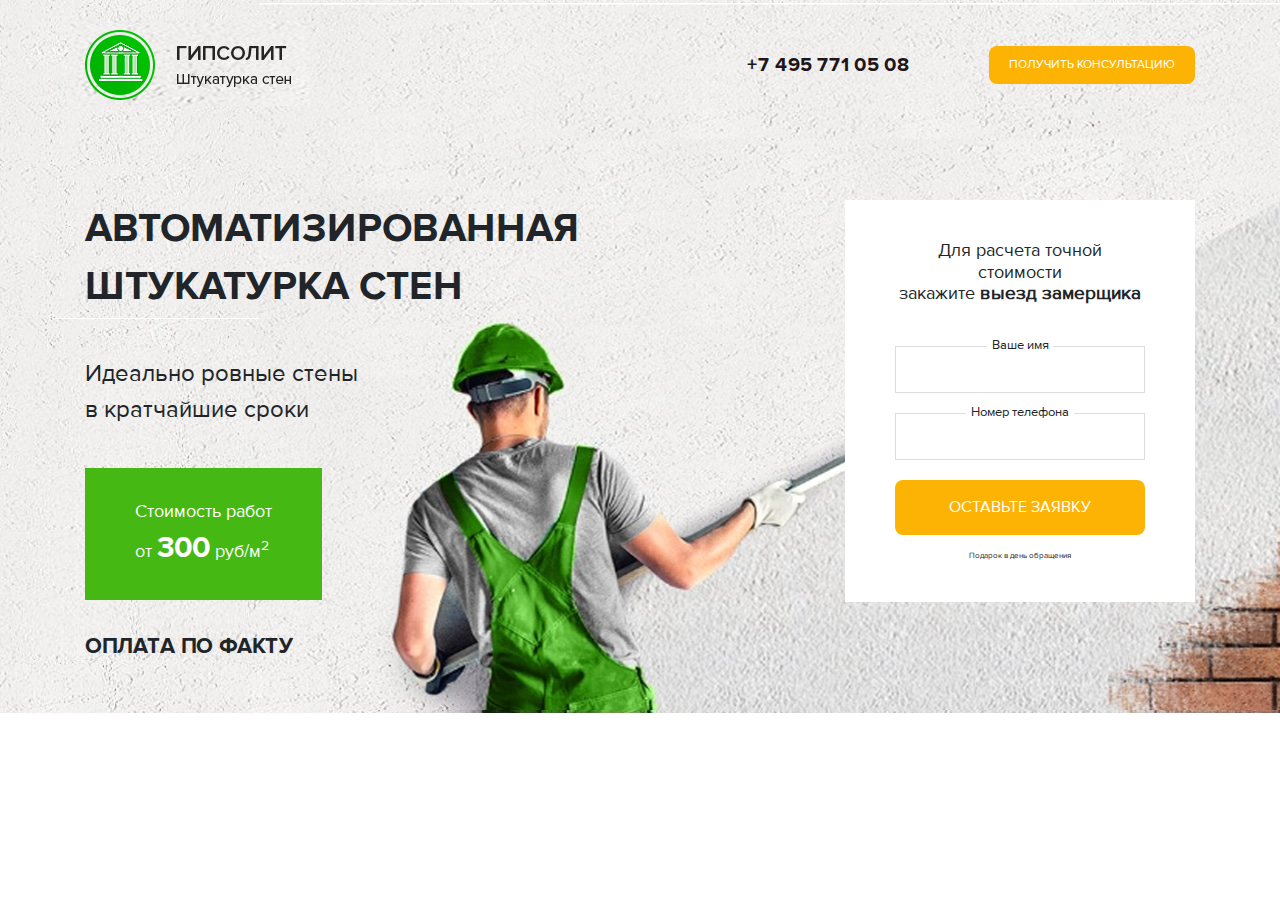
==== template_for_learning/src/index.html @ dc347684 "Uploaded the project folder" ====
<!DOCTYPE html>
<html lang="en">
	<head>
		<meta charset="utf-8">
		<meta name="viewport" content="width=device-width, initial-scale=1, shrink-to-fit=no">
		<link rel="icon" href="../../../../favicon.ico">

		<title>Автоматизированная штукатурка стен</title>

		<!-- Bootstrap core CSS -->
		<link rel="stylesheet" href="css/bootstrap.css">

		<!-- Custom styles for this template -->
		<link href="css/style.css" rel="stylesheet">
	</head>
	<body>
		<main class="main">
			<div class="container">
			<div class="header"> 
			<div class="row">
				<div class="col-lg-3 col-md-4 col-xs-12">
					
					<div class="logo">
						<img src="img/logo.png" alt="Гипсолит. Штукатурка стен">
					</div>

				</div>

				<div class="col-lg-3 offset-lg-3 col-md-4 offset-md-0 col-xs-12">
					<div class="phone-block">
						<a class="phone-link" href="#">+7 495 771 05 08 </a>
					</div>
				</div>

				<div class="col-lg-3 col-md-4 col-xs-12">

					<div class="wrap">
						
						<div class="wrap-block">
							
							<button class="button header-btn">
						Получить консультацию
					</button>

						</div>
					</div>

				</div>

				</div>
				</div>

				<div class="main-content">
					<div class="row">
						<div class="col-lg-6 col-xs-12">
							<div class="main-title">
							<h1>Автоматизированная штукатурка стен</h1>
							<p class="main-subtitle">Идеально ровные стены <br> в кратчайшие сроки </p>
							<span>
								
								Cтоимость работ <br>
								от <strong>300</strong> руб/м<sup>2</sup>
							</span>

							<strong class="main-trigger">
								Оплата по факту
							</strong>
						</div>
						</div>
						<div class="col-lg-4 offset-lg-2 col-md-8 offset-md-2">
							<div class="main-form">
								<h2 class="main-form-header">Для расчета точной стоимости <br> закажите <strong>выезд замерщика</strong></h2>
								<form action="#">
									<label for="#">Ваше имя</label>
									<input class="main-form-input" type="text" >
									<label for="#">Номер телефона</label>
									<input  class="main-form-input" type="text">
									<button class = "main-form-btn button" type="submit">оставьте заявку</button>
									<small>Подарок в день обращения</small>
								</form>
							</div>
						</div>

					</div>
				</div>

			</div>

		</main>


		<script src="https://code.jquery.com/jquery-3.4.1.slim.min.js" integrity="sha384-J6qa4849blE2+poT4WnyKhv5vZF5SrPo0iEjwBvKU7imGFAV0wwj1yYfoRSJoZ+n" crossorigin="anonymous"></script> <!-- https://ajax.googleapis.com/ajax/libs/jquery/1.11.3/jquery.min.js -->
	</body>
</html>
---- template_for_learning/src/css/style.css ----
/*шрифты*/
@font-face {
  font-family: 'ProximaNova_reg';
  src: url('../fonts/ProximaNova-Regular.eot');
  src: url('../fonts/ProximaNova-Regular.eot?#iefix') format('embedded-opentype'), url('../fonts/ProximaNova-Regular.woff2') format('woff2'), url('../fonts/ProximaNova-Regular.woff') format('woff'), url('../fonts/ProximaNova-Regular.ttf') format('truetype'), url('../fonts/ProximaNova-Regular.svg#ProximaNova-Regular') format('svg');
  font-weight: normal;
  font-style: normal;
  font-display: swap;
}
@font-face {
  font-family: 'ProximaNova_bold';
  src: url('../fonts/ProximaNova-Bold.eot');
  src: url('../fonts/ProximaNova-Bold.eot?#iefix') format('embedded-opentype'), url('../fonts/ProximaNova-Bold.woff2') format('woff2'), url('../fonts/ProximaNova-Bold.woff') format('woff'), url('../fonts/ProximaNova-Bold.ttf') format('truetype'), url('../fonts/ProximaNova-Bold.svg#ProximaNova-Bold') format('svg');
  font-weight: bold;
  font-style: normal;
  font-display: swap;
}
/*описываем цвета которые мы исп*/
/*Базовые настройки - тело документа, обводки, кнопки  - можно юзать как сниппет*/
html {
  font-size: 10px;
}
body {
  font-family: 'ProximaNova_reg', sans-serif;
}
a:hover {
  text-decoration: none;
}
button:focus,
input:focus,
a:focus {
  outline: none;
  /*в неекоторых браузерах - может появиться обводка при нажатии, избавляемся от этого для ссылок, кнопок и инпутов*/
}
.button {
  /*отступ текста кнопки от краев*/
  padding: 1rem 2rem;
  border-radius: 8px;
  font-size: 1.2rem;
  background-color: #fdb303;
  color: #ffffff;
  text-transform: uppercase;
  border: none;
  -webkit-transition: all 0.2s;
  transition: all 0.2s;
  /*переход для всего за 0.2 с*/
}
.button:hover {
  cursor: pointer;
  background-color: #e5a202;
}
/*Типографика - заголовки и прочее*/
section {
  padding: 10rem 0;
  /* отсутпы у каждой секции по 10 рэм, для html задано 10 px фонт-сайз, значит 10 рэм = 100 пкс*/
}
/* main блок*/
.main {
  padding: 3rem 0 5rem;
  background: #ffffff url(../img/main-bg.jpg) center center no-repeat;
  background-size: cover;
  /*???*/
  /*оплата по факту*/
  /*главная форма*/
}
.main-content {
  margin-top: 10rem;
  /*главный заголовок*/
}
.main-content h1 {
  margin-top: 0;
  margin-bottom: 4rem;
  font-family: 'ProximaNova_bold', sans-serif;
  font-size: 4rem;
  line-height: 1.45;
  text-transform: uppercase;
}
.main-subtitle {
  margin-bottom: 4rem;
  font-size: 2.4rem;
}
.main span {
  display: inline-block;
  padding: 3rem 5rem;
  font-size: 1.8rem;
  color: #ffffff;
  background-color: #46b814;
  /*300 рублей надпись*/
}
.main span strong {
  font-size: 3rem;
  font-family: 'ProximaNova_bold', sans-serif;
}
.main-trigger {
  display: block;
  margin-top: 3rem;
  font-size: 2.2rem;
  text-transform: uppercase;
  font-family: 'ProximaNova_bold', sans-serif;
}
.main-form {
  padding: 4rem 5rem;
  background-color: #ffffff;
  text-align: center;
  /*заголовок формы*/
  /*поля ввода*/
  /*labelы к полям*/
  /*кнопка отправить заявку*/
  /*подпись под формой*/
}
.main-form-header {
  margin-bottom: 4rem;
  font-size: 1.8rem;
  text-align: center;
}
.main-form-header strong {
  font-size: 1.9rem;
}
.main-form-input {
  display: block;
  margin: 2rem 0;
  width: 100%;
  border: 1px solid #dddddd;
  padding: 1.5rem;
}
.main-form label {
  position: absolute;
  /*на эти лейблы остальные элементы не обращают внимания, они выпали из потока */
  display: inline-block;
  left: 50%;
  /*мы их отталкиваем слева на 50 процентов*/
  -webkit-transform: translateX(-50%) translateY(-50%);
          transform: translateX(-50%) translateY(-50%);
  /*перемещение на 50%*/
  padding: 0.5rem;
  font-size: 1.3rem;
  background-color: #ffffff;
}
.main-form-btn {
  display: block;
  width: 100%;
  height: 5.5rem;
  font-size: 1.6rem;
}
.main-form small {
  display: block;
  margin-top: 1.5rem;
}
.wrap {
  /*мб cниппетом, автовыравнивания по центру  врэп - обертка, и внутри этого блока все выравнивается по серединке*/
  display: table;
  /*он как таблица*/
  width: 100%;
  height: 7rem;
}
.wrap-block {
  text-align: right;
  display: table-cell;
  vertical-align: middle;
}
.phone-block {
  text-align: right;
}
.phone-link {
  display: inline-block;
  font-family: 'ProximaNova_bold', sans-serif;
  font-weight: 900;
  font-size: 2rem;
  height: 7rem;
  /*2*/
  line-height: 7rem;
  /*3 - такая штука прокатывает только если в выравниваемом по одной линии с логотипом элементе одна строка!*/
  color: #1f1619;
}
@media (max-width: 991px) {
  .main {
    background-position: top right;
  }
  .phone-block {
    text-align: center;
  }
  .main-content {
    margin-top: 3rem;
  }
  .main-title {
    text-align: center;
  }
}
@media (max-width: 767px) {
  .header {
    text-align: center;
  }
  .wrap-block {
    text-align: center;
  }
}
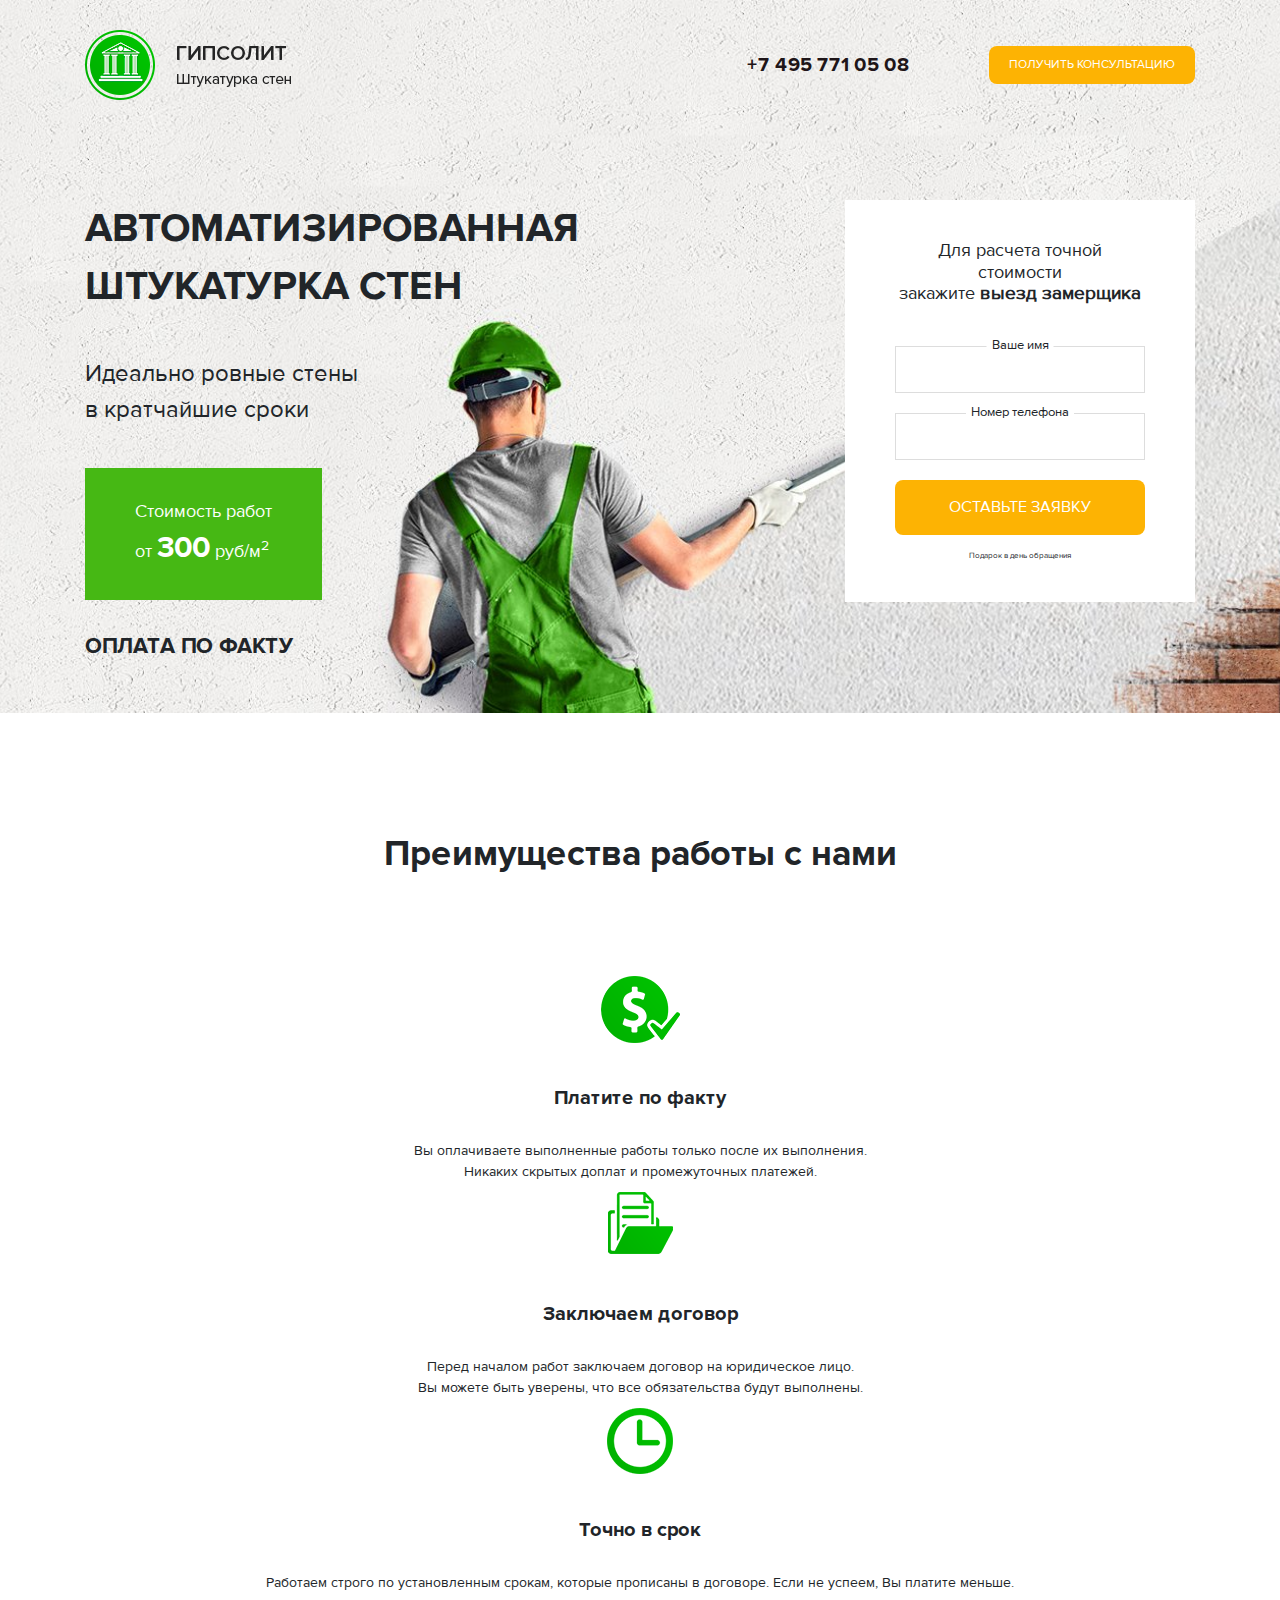
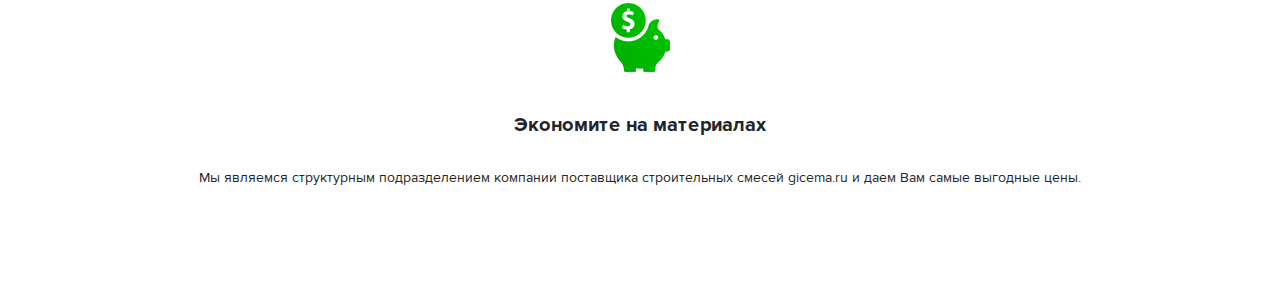
==== commit 9af51dfc: "Add files via upload" ====
--- a/template_for_learning/src/index.html
+++ b/template_for_learning/src/index.html
@@ -87,8 +87,101 @@
 			</div>
 
 		</main>
+		
+		<section class="features">
+			<div class="container">
+				<h2 class="section-header">Преимущества работы с нами</h2>
+				<div class="feature-slider">
+					<div class="features-block">
+						<div class="features-img">
+							<picture>
+								<source srcset="img/features/coin.png" type="image/">
+								<img src="img/features/coin.png" alt="Платите по факту">
+							</picture>
+						</div>
+						<h3>Платите по факту</h3>
+						<p>Вы оплачиваете выполненные работы только после их выполнения.<br>Никаких скрытых доплат и промежуточных платежей.</p>
+					</div>
+					<div class="features-block">
+						<div class="features-img">
+							<picture>
+								<source srcset="img/features/folder.png" type="image/">
+								<img src="img/features/folder.png" alt="Заключаем договор">
+							</picture>
+						</div>
+						<h3>Заключаем договор</h3>
+						<p> Перед началом работ заключаем договор на юридическое лицо. <br> Вы можете быть уверены, что все обязательства будут выполнены.</p>
+					</div>
+					<div class="features-block">
+						<div class="features-img">
+							<picture>
+								<source srcset="img/features/clock.png" type="image/">
+								<img src="img/features/clock.png" alt="Точно в срок">
+							</picture>
+						</div>
+						<h3>Точно в срок</h3>
+						<p>Работаем строго по установленным срокам, которые прописаны в договоре. Если не успеем, Вы платите меньше.</p>
+					</div>
+					<div class="features-block">
+						<div class="features-img">
+							<picture>
+								<source srcset="img/features/piggy-bank.png" type="image/">
+								<img src="img/features/piggy-bank.png" alt="">
+							</picture>
+						</div>
+						<h3>Экономите на материалах</h3>
+						<p>Мы являемся структурным подразделением компании поставщика строительных смесей <a>gicema.ru</a> и даем Вам самые выгодные цены.</p>
+					</div>
+
+				</div>
+
+			</div>
+
+		</section>
+
+
 
 
 		<script src="https://code.jquery.com/jquery-3.4.1.slim.min.js" integrity="sha384-J6qa4849blE2+poT4WnyKhv5vZF5SrPo0iEjwBvKU7imGFAV0wwj1yYfoRSJoZ+n" crossorigin="anonymous"></script> <!-- https://ajax.googleapis.com/ajax/libs/jquery/1.11.3/jquery.min.js -->
+		<!--Подключаем слайдер (стили его) -->
+		<link rel="stylesheet" href="slick/slick.css">
+		<link rel="stylesheet" href="slick/slick-theme.css">
+		<!--Подключается сама библиотека слайдера -->
+		<script src="slick/slick.min.js"></script>
+
+		<!--Инициализация слайдера -->
+		<script>
+			$(document).ready(function(){
+  $('.feature-slider').slick({
+    infinite: true,
+  slidesToShow:4,
+  slidesToScroll: 1,
+   responsive: [
+  
+    {
+      breakpoint: 991,
+      settings: {
+        slidesToShow: 2,
+        prevArrow: '<button class="prev arrow"></button>',
+        nextArrow: '<button class="next arrow"></button>',
+        slidesToScroll: 2
+      }
+    },
+    {
+      breakpoint: 767,
+      settings: {
+        slidesToShow: 1,
+        slidesToScroll: 1,
+         prevArrow: '<button class="prev arrow"></button>',
+        nextArrow: '<button class="next arrow"></button>'
+      }
+    }
+    // You can unslick at a given breakpoint now by adding:
+    // settings: "unslick"
+    // instead of a settings object
+  ]
+  });
+});
+		</script>
 	</body>
 </html>--- a/template_for_learning/src/css/style.css
+++ b/template_for_learning/src/css/style.css
@@ -172,6 +172,56 @@
   /*3 - такая штука прокатывает только если в выравниваемом по одной линии с логотипом элементе одна строка!*/
   color: #1f1619;
 }
+/*Оформление секции с преимуществами*/
+.features-block {
+  text-align: center;
+}
+.features-block h3 {
+  font-size: 2rem;
+  font-family: 'ProximaNova_bold', sans-serif;
+  margin-bottom: 3rem;
+}
+.features-block p {
+  display: inline-block;
+  width: 80%;
+  font-size: 1.4rem;
+}
+.features-img {
+  height: 8rem;
+  margin-bottom: 3rem;
+}
+.features-img img {
+  display: block;
+  margin: 0 auto;
+}
+.slick-active {
+  outline: none;
+}
+.arrow {
+  top: 50%;
+  -webkit-transform: scaleY(-50%);
+          transform: scaleY(-50%);
+  position: absolute;
+  z-index: 99;
+  width: 2rem;
+  height: 2rem;
+}
+.prev {
+  background: url(../img/left-arrow.svg) center no-repeat;
+  left: 0;
+  background-size: 70%;
+}
+.next {
+  background: url(../img/left-arrow.svg) center no-repeat;
+  right: 0;
+  background-size: 70%;
+}
+.section-header {
+  text-align: center;
+  margin: 2rem 0 10rem;
+  font-family: 'ProximaNova_bold', sans-serif;
+  font-size: 3.6rem;
+}
 @media (max-width: 991px) {
   .main {
     background-position: top right;
